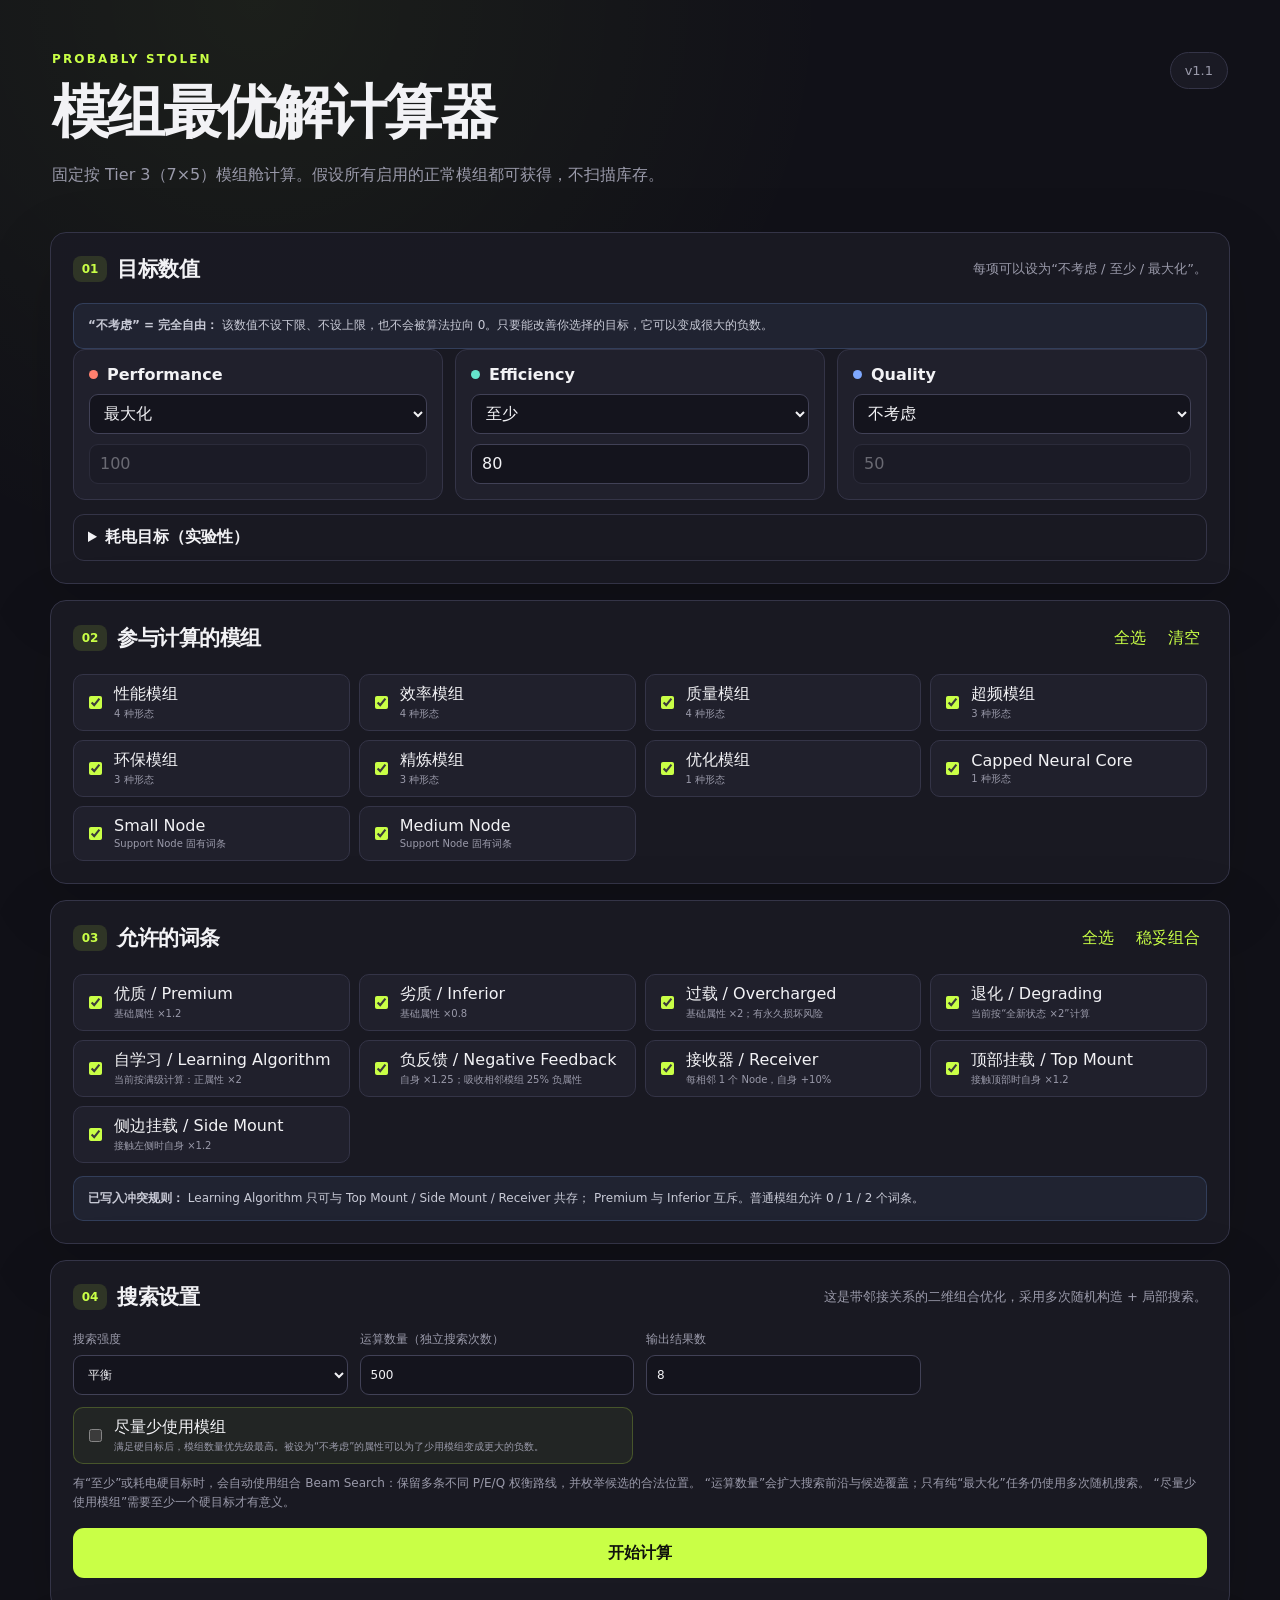
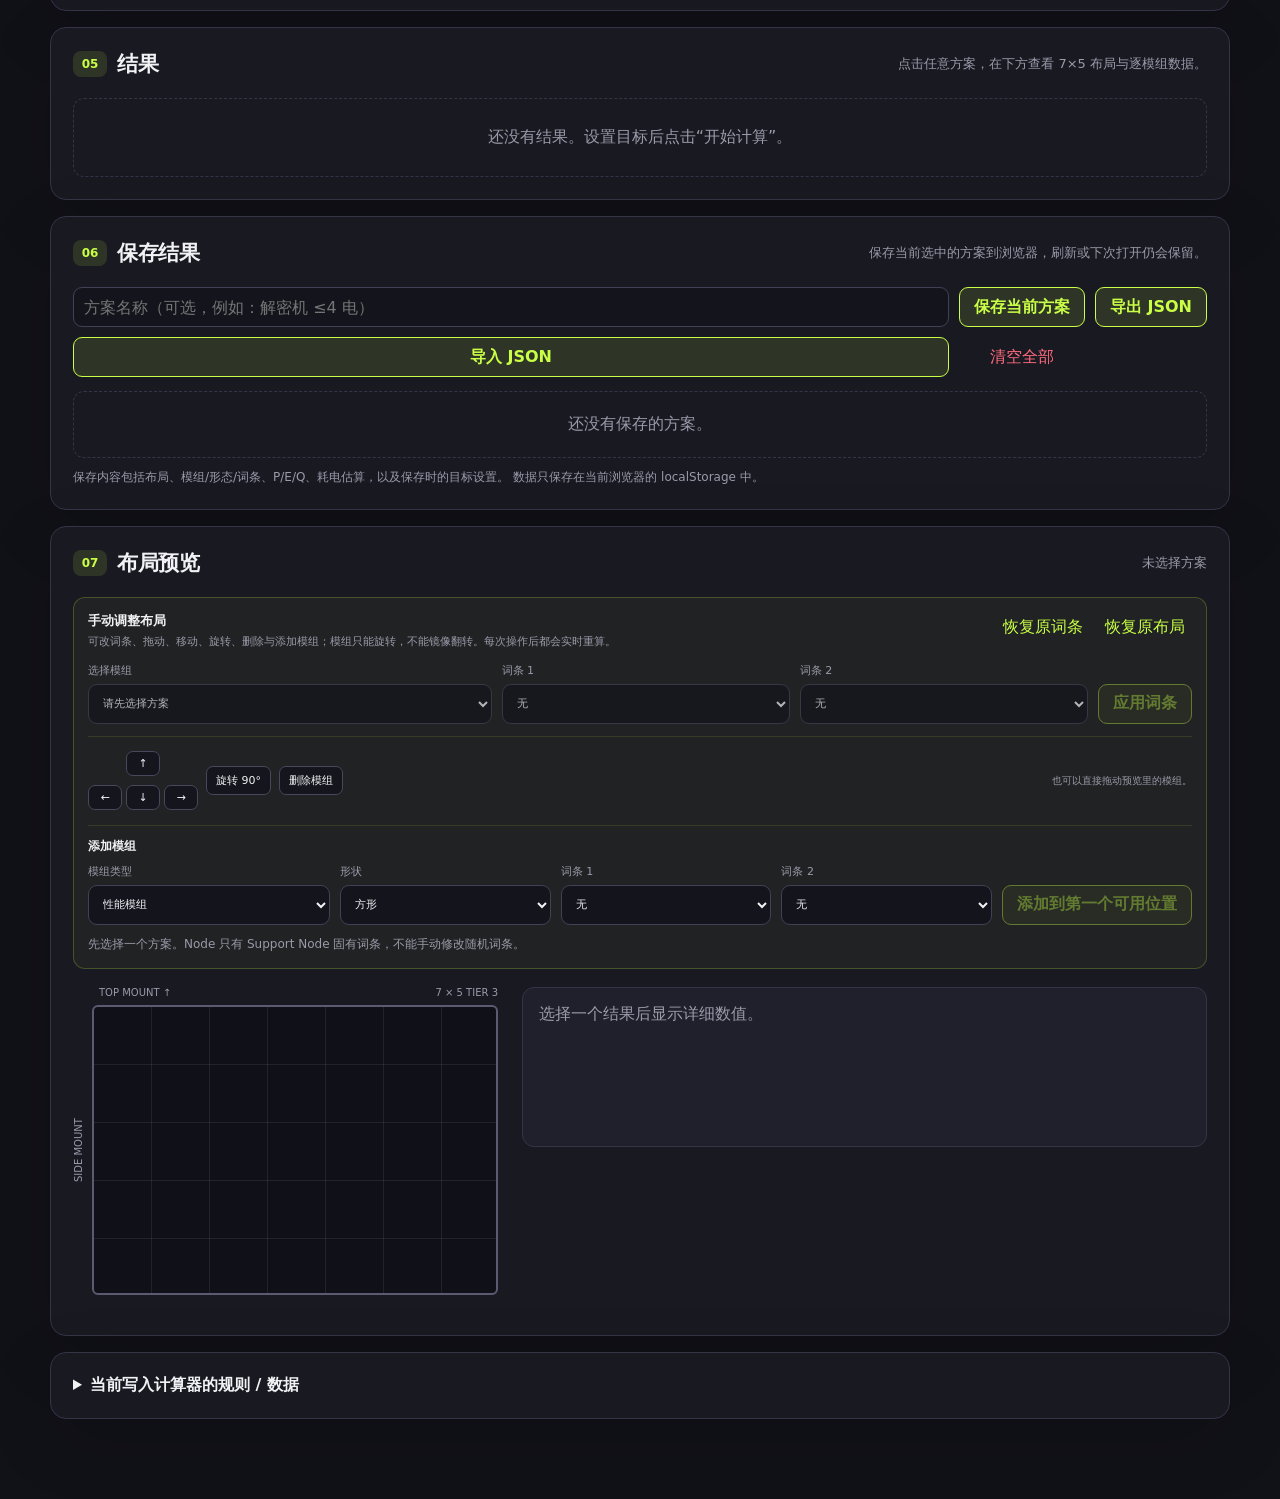
==== index.html @ e3e3c173 "v1.1 — Beam Search 搜索核心重写" ====
<!doctype html>
<html lang="zh-CN">
<head>
  <meta charset="utf-8" />
  <meta name="viewport" content="width=device-width, initial-scale=1" />
  <title>Probably Stolen — 模组最优解计算器</title>
  <link rel="stylesheet" href="styles.css" />
</head>
<body>
  <main class="app-shell">
    <header class="hero">
      <div>
        <p class="eyebrow">PROBABLY STOLEN</p>
        <h1>模组最优解计算器</h1>
        <p class="hero-copy">
          固定按 Tier 3（7×5）模组舱计算。假设所有启用的正常模组都可获得，不扫描库存。
        </p>
      </div>
      <div class="hero-badge">v1.1</div>
    </header>

    <section class="panel">
      <div class="panel-heading">
        <div>
          <span class="step">01</span>
          <h2>目标数值</h2>
        </div>
        <p>每项可以设为“不考虑 / 至少 / 最大化”。</p>
      </div>

      <div class="rule-note free-axis-note">
        <strong>“不考虑” = 完全自由：</strong>
        该数值不设下限、不设上限，也不会被算法拉向 0。只要能改善你选择的目标，它可以变成很大的负数。
      </div>

      <div class="target-grid">
        <div class="target-card">
          <div class="metric-title"><span class="metric-dot metric-p"></span>Performance</div>
          <select id="pMode" class="control mode-select">
            <option value="ignore">不考虑</option>
            <option value="min">至少</option>
            <option value="max" selected>最大化</option>
          </select>
          <input id="pTarget" class="control number-control" type="number" value="100" step="1" />
        </div>

        <div class="target-card">
          <div class="metric-title"><span class="metric-dot metric-e"></span>Efficiency</div>
          <select id="eMode" class="control mode-select">
            <option value="ignore">不考虑</option>
            <option value="min" selected>至少</option>
            <option value="max">最大化</option>
          </select>
          <input id="eTarget" class="control number-control" type="number" value="80" step="1" />
        </div>

        <div class="target-card">
          <div class="metric-title"><span class="metric-dot metric-q"></span>Quality</div>
          <select id="qMode" class="control mode-select">
            <option value="ignore" selected>不考虑</option>
            <option value="min">至少</option>
            <option value="max">最大化</option>
          </select>
          <input id="qTarget" class="control number-control" type="number" value="50" step="1" />
        </div>
      </div>

      <details class="advanced">
        <summary>耗电目标（实验性）</summary>
        <div class="power-grid">
          <label>
            <span>机器基础耗电</span>
            <input id="basePower" class="control number-control" type="number" min="0" value="20" step="1" />
          </label>
          <label>
            <span>目标耗电 ≤</span>
            <input id="powerTarget" class="control number-control" type="number" min="0" value="4" step="1" />
          </label>
          <label class="check-row compact">
            <input id="usePowerTarget" type="checkbox" />
            <span>将耗电作为硬目标</span>
          </label>
          <label>
            <span>整数化方式</span>
            <select id="powerRounding" class="control">
              <option value="ceil" selected>向上取整（默认）</option>
              <option value="round">四舍五入</option>
              <option value="floor">向下取整</option>
            </select>
          </label>
        </div>
        <p class="microcopy">
          当前公式：基础耗电 × (1 − Efficiency / 100)。由于游戏的最终整数化细节仍可能随版本变化，
          这里允许手动选择取整方式。
        </p>
      </details>
    </section>

    <section class="panel">
      <div class="panel-heading">
        <div>
          <span class="step">02</span>
          <h2>参与计算的模组</h2>
        </div>
        <div class="inline-actions">
          <button id="allModules" class="text-button" type="button">全选</button>
          <button id="noModules" class="text-button" type="button">清空</button>
        </div>
      </div>
      <div id="moduleChecks" class="check-grid"></div>
    </section>

    <section class="panel">
      <div class="panel-heading">
        <div>
          <span class="step">03</span>
          <h2>允许的词条</h2>
        </div>
        <div class="inline-actions">
          <button id="allEffects" class="text-button" type="button">全选</button>
          <button id="safeEffects" class="text-button" type="button">稳妥组合</button>
        </div>
      </div>
      <div id="effectChecks" class="check-grid"></div>
      <div class="rule-note">
        <strong>已写入冲突规则：</strong>
        Learning Algorithm 只可与 Top Mount / Side Mount / Receiver 共存；
        Premium 与 Inferior 互斥。普通模组允许 0 / 1 / 2 个词条。
      </div>
    </section>

    <section class="panel">
      <div class="panel-heading">
        <div>
          <span class="step">04</span>
          <h2>搜索设置</h2>
        </div>
        <p>这是带邻接关系的二维组合优化，采用多次随机构造 + 局部搜索。</p>
      </div>

      <div class="search-settings">
        <label>
          <span>搜索强度</span>
          <select id="searchQuality" class="control">
            <option value="fast">快速</option>
            <option value="balanced" selected>平衡</option>
            <option value="deep">深度</option>
          </select>
        </label>
        <label>
          <span>运算数量（独立搜索次数）</span>
          <input id="computeCount" class="control number-control" type="number"
                 value="500" min="20" max="10000" step="20" />
        </label>
        <label>
          <span>输出结果数</span>
          <input id="resultCount" class="control number-control" type="number" value="8" min="1" max="20" />
        </label>
      </div>

      <label class="check-row minimize-option">
        <input id="minimizeModules" type="checkbox" />
        <span>
          尽量少使用模组
          <small class="check-meta">
            满足硬目标后，模组数量优先级最高。被设为“不考虑”的属性可以为了少用模组变成更大的负数。
          </small>
        </span>
      </label>

      <p class="microcopy">
        有“至少”或耗电硬目标时，会自动使用组合 Beam Search：保留多条不同 P/E/Q 权衡路线，并枚举候选的合法位置。
        “运算数量”会扩大搜索前沿与候选覆盖；只有纯“最大化”任务仍使用多次随机搜索。
        “尽量少使用模组”需要至少一个硬目标才有意义。
      </p>

      <button id="optimizeBtn" class="primary-button" type="button">
        开始计算
      </button>

      <div id="progressWrap" class="progress-wrap hidden">
        <div class="progress-line">
          <span id="progressLabel">准备搜索…</span>
          <span id="progressPct">0%</span>
        </div>
        <div class="progress-track"><div id="progressBar" class="progress-bar"></div></div>
      </div>
      <p id="statusText" class="status-text"></p>
    </section>

    <section class="panel results-panel">
      <div class="panel-heading">
        <div>
          <span class="step">05</span>
          <h2>结果</h2>
        </div>
        <p>点击任意方案，在下方查看 7×5 布局与逐模组数据。</p>
      </div>
      <div id="resultsList" class="results-list empty-state">
        还没有结果。设置目标后点击“开始计算”。
      </div>
    </section>


    <section class="panel saved-panel">
      <div class="panel-heading">
        <div>
          <span class="step">06</span>
          <h2>保存结果</h2>
        </div>
        <p>保存当前选中的方案到浏览器，刷新或下次打开仍会保留。</p>
      </div>

      <div class="save-toolbar">
        <input id="saveName" class="control" type="text" maxlength="60"
               placeholder="方案名称（可选，例如：解密机 ≤4 电）" />
        <button id="saveCurrentBtn" class="secondary-button" type="button">保存当前方案</button>
        <button id="exportSavedBtn" class="secondary-button" type="button">导出 JSON</button>
        <label class="secondary-button import-button" for="importSavedFile">导入 JSON</label>
        <input id="importSavedFile" type="file" accept=".json,application/json" hidden />
        <button id="clearSavedBtn" class="text-button danger-text" type="button">清空全部</button>
      </div>

      <div id="savedList" class="saved-list empty-state">还没有保存的方案。</div>
      <p class="microcopy">
        保存内容包括布局、模组/形态/词条、P/E/Q、耗电估算，以及保存时的目标设置。
        数据只保存在当前浏览器的 localStorage 中。
      </p>
    </section>

    <section class="panel preview-panel">
      <div class="panel-heading">
        <div>
          <span class="step">07</span>
          <h2>布局预览</h2>
        </div>
        <p id="previewTitle">未选择方案</p>
      </div>


      <div class="manual-editor">
        <div class="manual-editor-head">
          <div>
            <strong>手动调整布局</strong>
            <span>可改词条、拖动、移动、旋转、删除与添加模组；模组只能旋转，不能镜像翻转。每次操作后都会实时重算。</span>
          </div>
          <div class="inline-actions">
            <button id="restoreManualBtn" class="text-button" type="button">恢复原词条</button>
            <button id="restoreLayoutBtn" class="text-button" type="button">恢复原布局</button>
          </div>
        </div>

        <div class="manual-editor-grid">
          <label>
            <span>选择模组</span>
            <select id="manualModuleSelect" class="control"></select>
          </label>
          <label>
            <span>词条 1</span>
            <select id="manualEffect1" class="control"></select>
          </label>
          <label>
            <span>词条 2</span>
            <select id="manualEffect2" class="control"></select>
          </label>
          <button id="applyManualEffectsBtn" class="secondary-button" type="button">应用词条</button>
        </div>

        <div class="layout-controls">
          <div class="move-pad" aria-label="移动模组">
            <span></span>
            <button id="moveUpBtn" class="mini-button" type="button">↑</button>
            <span></span>
            <button id="moveLeftBtn" class="mini-button" type="button">←</button>
            <button id="moveDownBtn" class="mini-button" type="button">↓</button>
            <button id="moveRightBtn" class="mini-button" type="button">→</button>
          </div>
          <button id="rotateBtn" class="mini-button" type="button">旋转 90°</button>
          <button id="deleteModuleBtn" class="mini-button danger" type="button">删除模组</button>
          <span class="drag-hint">也可以直接拖动预览里的模组。</span>
        </div>

        <div class="add-module-panel">
          <strong>添加模组</strong>
          <div class="add-module-grid">
            <label>
              <span>模组类型</span>
              <select id="addModuleType" class="control"></select>
            </label>
            <label>
              <span>形状</span>
              <select id="addModuleShape" class="control"></select>
            </label>
            <label>
              <span>词条 1</span>
              <select id="addEffect1" class="control"></select>
            </label>
            <label>
              <span>词条 2</span>
              <select id="addEffect2" class="control"></select>
            </label>
            <button id="addModuleBtn" class="secondary-button" type="button">添加到第一个可用位置</button>
          </div>
        </div>

        <p id="manualEditorHint" class="microcopy">
          Node 只有 Support Node 固有词条，不能手动修改。拖动或旋转如果发生重叠/越界会自动取消；反L / P 形会保持原本手性，不会镜像。
        </p>
      </div>

      <div class="preview-layout">
        <div>
          <div class="board-labels">
            <span>TOP MOUNT ↑</span>
            <span>7 × 5 TIER 3</span>
          </div>
          <div class="board-with-side">
            <div class="side-label">SIDE MOUNT</div>
            <div id="board" class="board"></div>
          </div>
        </div>
        <div id="solutionSummary" class="solution-summary">
          选择一个结果后显示详细数值。
        </div>
      </div>

      <div id="moduleDetail" class="module-detail"></div>
    </section>

    <details class="panel rules-panel">
      <summary>当前写入计算器的规则 / 数据</summary>
      <div id="rulesDump" class="rules-dump"></div>
    </details>
  </main>

  <script src="data.js"></script>
  <script src="optimizer.js"></script>
  <script src="app.js"></script>
</body>
</html>
---- styles.css ----
:root {
  --bg: #111118;
  --panel: #1a1a24;
  --panel-2: #20202c;
  --line: #343447;
  --text: #f2f2f5;
  --muted: #9a9aaa;
  --accent: #c9ff46;
  --accent-soft: rgba(201, 255, 70, 0.12);
  --danger: #ff6b7d;
  --warn: #ffc65c;
  --p: #ff806f;
  --e: #65e4cb;
  --q: #7ea8ff;
  --radius: 16px;
  --cell: 58px;
}

* { box-sizing: border-box; }

html { color-scheme: dark; }

body {
  margin: 0;
  background:
    radial-gradient(circle at 20% 0%, rgba(201,255,70,.06), transparent 36rem),
    var(--bg);
  color: var(--text);
  font-family: Inter, ui-sans-serif, system-ui, -apple-system, BlinkMacSystemFont, "Segoe UI",
    "PingFang SC", "Microsoft YaHei", sans-serif;
}

button, input, select { font: inherit; }

.app-shell {
  width: min(1180px, calc(100% - 32px));
  margin: 0 auto;
  padding: 44px 0 80px;
}

.hero {
  display: flex;
  justify-content: space-between;
  gap: 24px;
  align-items: flex-start;
  padding: 8px 2px 28px;
}

.eyebrow {
  margin: 0 0 8px;
  color: var(--accent);
  font-size: 12px;
  font-weight: 800;
  letter-spacing: .18em;
}

h1, h2, p { margin-top: 0; }
h1 { margin-bottom: 10px; font-size: clamp(34px, 5vw, 58px); letter-spacing: -.045em; }
h2 { margin: 0; font-size: 21px; letter-spacing: -.02em; }
.hero-copy { margin: 0; max-width: 700px; color: var(--muted); line-height: 1.65; }

.hero-badge {
  border: 1px solid var(--line);
  background: var(--panel);
  border-radius: 999px;
  padding: 10px 14px;
  color: var(--muted);
  font-size: 13px;
}

.panel {
  margin-top: 16px;
  border: 1px solid var(--line);
  background: rgba(26, 26, 36, .94);
  border-radius: var(--radius);
  padding: 22px;
  box-shadow: 0 20px 70px rgba(0,0,0,.14);
}

.panel-heading {
  display: flex;
  justify-content: space-between;
  align-items: center;
  gap: 16px;
  margin-bottom: 20px;
}

.panel-heading > div:first-child {
  display: flex;
  gap: 10px;
  align-items: center;
}

.panel-heading p { margin: 0; color: var(--muted); font-size: 13px; text-align: right; }

.step {
  display: inline-flex;
  min-width: 34px;
  height: 26px;
  align-items: center;
  justify-content: center;
  border-radius: 8px;
  background: var(--accent-soft);
  color: var(--accent);
  font-weight: 800;
  font-size: 12px;
}

.target-grid {
  display: grid;
  grid-template-columns: repeat(3, 1fr);
  gap: 12px;
}

.target-card {
  display: grid;
  grid-template-columns: 1fr;
  gap: 10px;
  border: 1px solid var(--line);
  background: var(--panel-2);
  border-radius: 12px;
  padding: 15px;
}

.metric-title { display: flex; align-items: center; gap: 9px; font-weight: 700; }
.metric-dot { width: 9px; height: 9px; border-radius: 50%; }
.metric-p { background: var(--p); }
.metric-e { background: var(--e); }
.metric-q { background: var(--q); }

.control {
  width: 100%;
  border: 1px solid #414156;
  border-radius: 9px;
  background: #14141d;
  color: var(--text);
  min-height: 40px;
  padding: 8px 10px;
  outline: none;
}

.control:focus { border-color: var(--accent); box-shadow: 0 0 0 3px rgba(201,255,70,.08); }
.number-control:disabled { opacity: .35; }

.advanced {
  margin-top: 14px;
  border: 1px solid var(--line);
  border-radius: 11px;
  padding: 12px 14px;
}

.advanced summary,
.rules-panel > summary {
  cursor: pointer;
  font-weight: 700;
}

.power-grid,
.search-settings {
  display: grid;
  grid-template-columns: repeat(4, minmax(0,1fr));
  gap: 12px;
  margin-top: 14px;
}

.power-grid label,
.search-settings label { display: grid; gap: 7px; color: var(--muted); font-size: 12px; }
.microcopy, .status-text { color: var(--muted); font-size: 12px; line-height: 1.6; margin: 10px 0 0; }

.check-grid {
  display: grid;
  grid-template-columns: repeat(4, minmax(0, 1fr));
  gap: 9px;
}

.check-row {
  display: flex;
  gap: 9px;
  align-items: center;
  min-height: 42px;
  padding: 9px 11px;
  border: 1px solid var(--line);
  border-radius: 10px;
  background: var(--panel-2);
  cursor: pointer;
  user-select: none;
}

.check-row.compact { min-height: 40px; align-self: end; }
.check-row input { accent-color: var(--accent); }
.check-meta { display: block; color: var(--muted); font-size: 10px; margin-top: 2px; }

.inline-actions { display: flex !important; gap: 8px !important; }
.text-button {
  border: 0;
  background: transparent;
  color: var(--accent);
  cursor: pointer;
  padding: 5px 7px;
}
.text-button:hover { text-decoration: underline; }

.rule-note {
  margin-top: 13px;
  padding: 12px 14px;
  background: rgba(126,168,255,.07);
  border: 1px solid rgba(126,168,255,.2);
  border-radius: 10px;
  color: #c8cad6;
  font-size: 12px;
  line-height: 1.6;
}

.primary-button {
  width: 100%;
  margin-top: 16px;
  border: 0;
  border-radius: 11px;
  min-height: 50px;
  background: var(--accent);
  color: #10120d;
  font-weight: 900;
  cursor: pointer;
}
.primary-button:hover { filter: brightness(1.04); }
.primary-button:disabled { opacity: .5; cursor: progress; }

.progress-wrap { margin-top: 15px; }
.progress-wrap.hidden { display: none; }
.progress-line { display: flex; justify-content: space-between; color: var(--muted); font-size: 12px; margin-bottom: 7px; }
.progress-track { height: 7px; border-radius: 99px; background: #101018; overflow: hidden; }
.progress-bar { height: 100%; width: 0%; background: var(--accent); transition: width .15s ease; }

.results-list { display: grid; grid-template-columns: repeat(2, 1fr); gap: 10px; }
.results-list.empty-state {
  display: block;
  border: 1px dashed var(--line);
  border-radius: 11px;
  padding: 28px;
  text-align: center;
  color: var(--muted);
}

.result-card {
  text-align: left;
  border: 1px solid var(--line);
  background: var(--panel-2);
  color: var(--text);
  border-radius: 12px;
  padding: 15px;
  cursor: pointer;
}
.result-card:hover, .result-card.active { border-color: var(--accent); }
.result-top { display: flex; justify-content: space-between; gap: 10px; align-items: center; margin-bottom: 12px; }
.result-rank { font-weight: 900; }
.feasible { color: var(--accent); font-size: 11px; }
.infeasible { color: var(--warn); font-size: 11px; }
.stat-row { display: grid; grid-template-columns: repeat(4, 1fr); gap: 8px; }
.stat-chip { padding: 8px; border-radius: 8px; background: #15151e; }
.stat-chip span { display: block; color: var(--muted); font-size: 9px; text-transform: uppercase; letter-spacing: .08em; }
.stat-chip strong { display: block; margin-top: 2px; font-size: 15px; }
.result-foot { display: flex; gap: 9px; flex-wrap: wrap; color: var(--muted); font-size: 10px; margin-top: 10px; }

.preview-layout {
  display: grid;
  grid-template-columns: auto minmax(260px, 1fr);
  gap: 24px;
  align-items: start;
}

.board-labels {
  display: flex;
  justify-content: space-between;
  color: var(--muted);
  font-size: 10px;
  margin: 0 0 7px 26px;
}

.board-with-side { display: flex; gap: 8px; align-items: stretch; }
.side-label {
  writing-mode: vertical-rl;
  transform: rotate(180deg);
  color: var(--muted);
  font-size: 10px;
  display: flex;
  justify-content: center;
}

.board {
  position: relative;
  display: grid;
  grid-template-columns: repeat(7, var(--cell));
  grid-template-rows: repeat(5, var(--cell));
  width: calc(var(--cell) * 7);
  height: calc(var(--cell) * 5);
  border: 2px solid #5a5a70;
  background: #101018;
  border-radius: 6px;
  overflow: hidden;
}

.board::after {
  content: "";
  position: absolute;
  inset: 0;
  pointer-events: none;
  background-image:
    linear-gradient(to right, transparent calc(100% - 1px), rgba(255,255,255,.075) 0),
    linear-gradient(to bottom, transparent calc(100% - 1px), rgba(255,255,255,.075) 0);
  background-size: var(--cell) var(--cell);
}

.module-piece {
  position: absolute;
  inset: 0;
  pointer-events: none;
}

.module-cell {
  position: absolute;
  width: calc(var(--cell) - 4px);
  height: calc(var(--cell) - 4px);
  margin: 2px;
  border-radius: 8px;
  border: 1px solid rgba(255,255,255,.20);
  display: grid;
  place-items: center;
  text-align: center;
  font-size: 9px;
  font-weight: 900;
  color: rgba(255,255,255,.92);
  box-shadow: inset 0 0 0 1px rgba(0,0,0,.18);
}

.module-cell small {
  display: block;
  font-size: 7px;
  font-weight: 600;
  opacity: .7;
}

.module-performance .module-cell { background: #8e3d39; }
.module-efficiency .module-cell { background: #236f67; }
.module-quality .module-cell { background: #355a9d; }
.module-overclock .module-cell { background: #914a23; }
.module-eco .module-cell { background: #42712e; }
.module-refinement .module-cell { background: #654492; }
.module-streamlining .module-cell { background: #3b6878; }
.module-neural .module-cell { background: #7d354f; }
.module-nodeSmall .module-cell, .module-nodeMedium .module-cell { background: #8a7b34; }

.solution-summary {
  border: 1px solid var(--line);
  border-radius: 12px;
  background: var(--panel-2);
  padding: 16px;
  color: var(--muted);
  min-height: 160px;
}

.big-stats { display: grid; grid-template-columns: repeat(3,1fr); gap: 8px; }
.big-stat { background: #15151e; border-radius: 9px; padding: 11px; }
.big-stat span { color: var(--muted); font-size: 10px; }
.big-stat strong { display: block; font-size: 24px; margin-top: 3px; }
.summary-list { margin-top: 14px; display: grid; gap: 8px; font-size: 12px; }
.summary-line { display: flex; justify-content: space-between; gap: 14px; }

.module-detail { margin-top: 18px; overflow-x: auto; }
.module-table { width: 100%; border-collapse: collapse; font-size: 12px; }
.module-table th, .module-table td { border-bottom: 1px solid var(--line); padding: 9px 8px; text-align: left; white-space: nowrap; }
.module-table th { color: var(--muted); font-weight: 600; }
.effect-tag {
  display: inline-block;
  border: 1px solid #48485d;
  padding: 2px 5px;
  margin: 1px 2px 1px 0;
  border-radius: 5px;
  font-size: 9px;
  color: #c8cad6;
}

.rules-dump { margin-top: 16px; color: #c8cad6; font-size: 12px; line-height: 1.65; }
.rules-dump table { width: 100%; border-collapse: collapse; margin-top: 10px; }
.rules-dump th, .rules-dump td { border-bottom: 1px solid var(--line); padding: 7px; text-align: left; }

@media (max-width: 900px) {
  .target-grid, .check-grid { grid-template-columns: repeat(2, 1fr); }
  .power-grid, .search-settings { grid-template-columns: repeat(2, 1fr); }
  .preview-layout { grid-template-columns: 1fr; }
  :root { --cell: 48px; }
}

@media (max-width: 600px) {
  .app-shell { width: min(100% - 18px, 1180px); padding-top: 20px; }
  .hero { flex-direction: column; }
  .panel { padding: 15px; }
  .panel-heading { align-items: flex-start; flex-direction: column; }
  .panel-heading p { text-align: left; }
  .target-grid, .check-grid, .power-grid, .search-settings, .results-list { grid-template-columns: 1fr; }
  :root { --cell: min(12vw, 44px); }
}


.save-toolbar {
  display:grid;
  grid-template-columns:minmax(220px,1fr) auto auto;
  gap:10px;
  align-items:center;
}
.secondary-button {
  min-height:40px;
  border:1px solid var(--accent);
  border-radius:9px;
  background:var(--accent-soft);
  color:var(--accent);
  padding:8px 14px;
  font-weight:800;
  cursor:pointer;
}
.secondary-button:hover { background:rgba(201,255,70,.18); }
.secondary-button:disabled { opacity:.4; cursor:not-allowed; }
.danger-text { color:var(--danger); }

.saved-list {
  display:grid;
  gap:9px;
  margin-top:14px;
}
.saved-list.empty-state {
  border:1px dashed var(--line);
  border-radius:11px;
  padding:22px;
  text-align:center;
  color:var(--muted);
}
.saved-card {
  display:grid;
  grid-template-columns:minmax(180px,1.3fr) minmax(240px,1fr) auto;
  gap:14px;
  align-items:center;
  border:1px solid var(--line);
  background:var(--panel-2);
  border-radius:11px;
  padding:12px 13px;
}
.saved-title { font-weight:800; margin-bottom:4px; }
.saved-meta { color:var(--muted); font-size:10px; line-height:1.45; }
.saved-stats { display:flex; gap:7px; flex-wrap:wrap; }
.saved-stat {
  min-width:54px;
  padding:6px 8px;
  border-radius:7px;
  background:#15151e;
  text-align:center;
}
.saved-stat span {
  display:block;
  color:var(--muted);
  font-size:8px;
  letter-spacing:.08em;
}
.saved-stat strong { display:block; margin-top:1px; font-size:13px; }
.saved-actions {
  display:flex;
  gap:6px;
  flex-wrap:wrap;
  justify-content:flex-end;
}
.mini-button {
  border:1px solid #48485d;
  border-radius:7px;
  background:#15151e;
  color:var(--text);
  padding:6px 9px;
  cursor:pointer;
  font-size:11px;
}
.mini-button:hover { border-color:var(--accent); }
.mini-button.danger:hover { border-color:var(--danger); color:var(--danger); }

@media (max-width:760px) {
  .save-toolbar { grid-template-columns:1fr; }
  .saved-card { grid-template-columns:1fr; }
  .saved-actions { justify-content:flex-start; }
}

.import-button {
  display:flex;
  align-items:center;
  justify-content:center;
  user-select:none;
}


.manual-editor {
  margin: 0 0 18px;
  border: 1px solid rgba(201,255,70,.22);
  background: rgba(201,255,70,.045);
  border-radius: 12px;
  padding: 14px;
}

.manual-editor-head {
  display: flex;
  justify-content: space-between;
  align-items: flex-start;
  gap: 12px;
  margin-bottom: 12px;
}

.manual-editor-head > div {
  display: grid;
  gap: 4px;
}

.manual-editor-head strong {
  font-size: 13px;
}

.manual-editor-head span {
  color: var(--muted);
  font-size: 11px;
  line-height: 1.5;
}

.manual-editor-grid {
  display: grid;
  grid-template-columns: minmax(180px, 1.4fr) minmax(150px, 1fr) minmax(150px, 1fr) auto;
  gap: 10px;
  align-items: end;
}

.manual-editor-grid label {
  display: grid;
  gap: 6px;
  color: var(--muted);
  font-size: 11px;
}

.manual-editor.disabled {
  opacity: .55;
}

@media (max-width: 900px) {
  .manual-editor-grid {
    grid-template-columns: 1fr 1fr;
  }
}

@media (max-width: 600px) {
  .manual-editor-head {
    flex-direction: column;
  }
  .manual-editor-grid {
    grid-template-columns: 1fr;
  }
}


.layout-controls {
  display:flex;
  align-items:center;
  gap:8px;
  flex-wrap:wrap;
  margin-top:12px;
  padding-top:12px;
  border-top:1px solid rgba(201,255,70,.12);
}

.move-pad {
  display:grid;
  grid-template-columns:repeat(3,34px);
  grid-template-rows:repeat(2,30px);
  gap:4px;
  align-items:center;
}

.move-pad .mini-button {
  min-width:34px;
  padding:5px 7px;
}

.drag-hint {
  color:var(--muted);
  font-size:10px;
  margin-left:auto;
}

.add-module-panel {
  margin-top:12px;
  padding-top:12px;
  border-top:1px solid rgba(201,255,70,.12);
}

.add-module-panel > strong {
  display:block;
  margin-bottom:9px;
  font-size:12px;
}

.add-module-grid {
  display:grid;
  grid-template-columns:1.15fr 1fr 1fr 1fr auto;
  gap:10px;
  align-items:end;
}

.add-module-grid label {
  display:grid;
  gap:6px;
  color:var(--muted);
  font-size:11px;
}

.module-cell {
  pointer-events:auto;
  cursor:grab;
}

.module-cell:active { cursor:grabbing; }

.module-piece.selected .module-cell {
  outline:2px solid var(--accent);
  outline-offset:-3px;
}

.board.dragging .module-cell {
  cursor:grabbing;
}

@media (max-width:1000px) {
  .add-module-grid { grid-template-columns:1fr 1fr; }
  .drag-hint { width:100%; margin-left:0; }
}

@media (max-width:600px) {
  .add-module-grid { grid-template-columns:1fr; }
}

.minimize-option {
  margin-top:12px;
  max-width:560px;
  background:rgba(201,255,70,.055);
  border-color:rgba(201,255,70,.22);
}
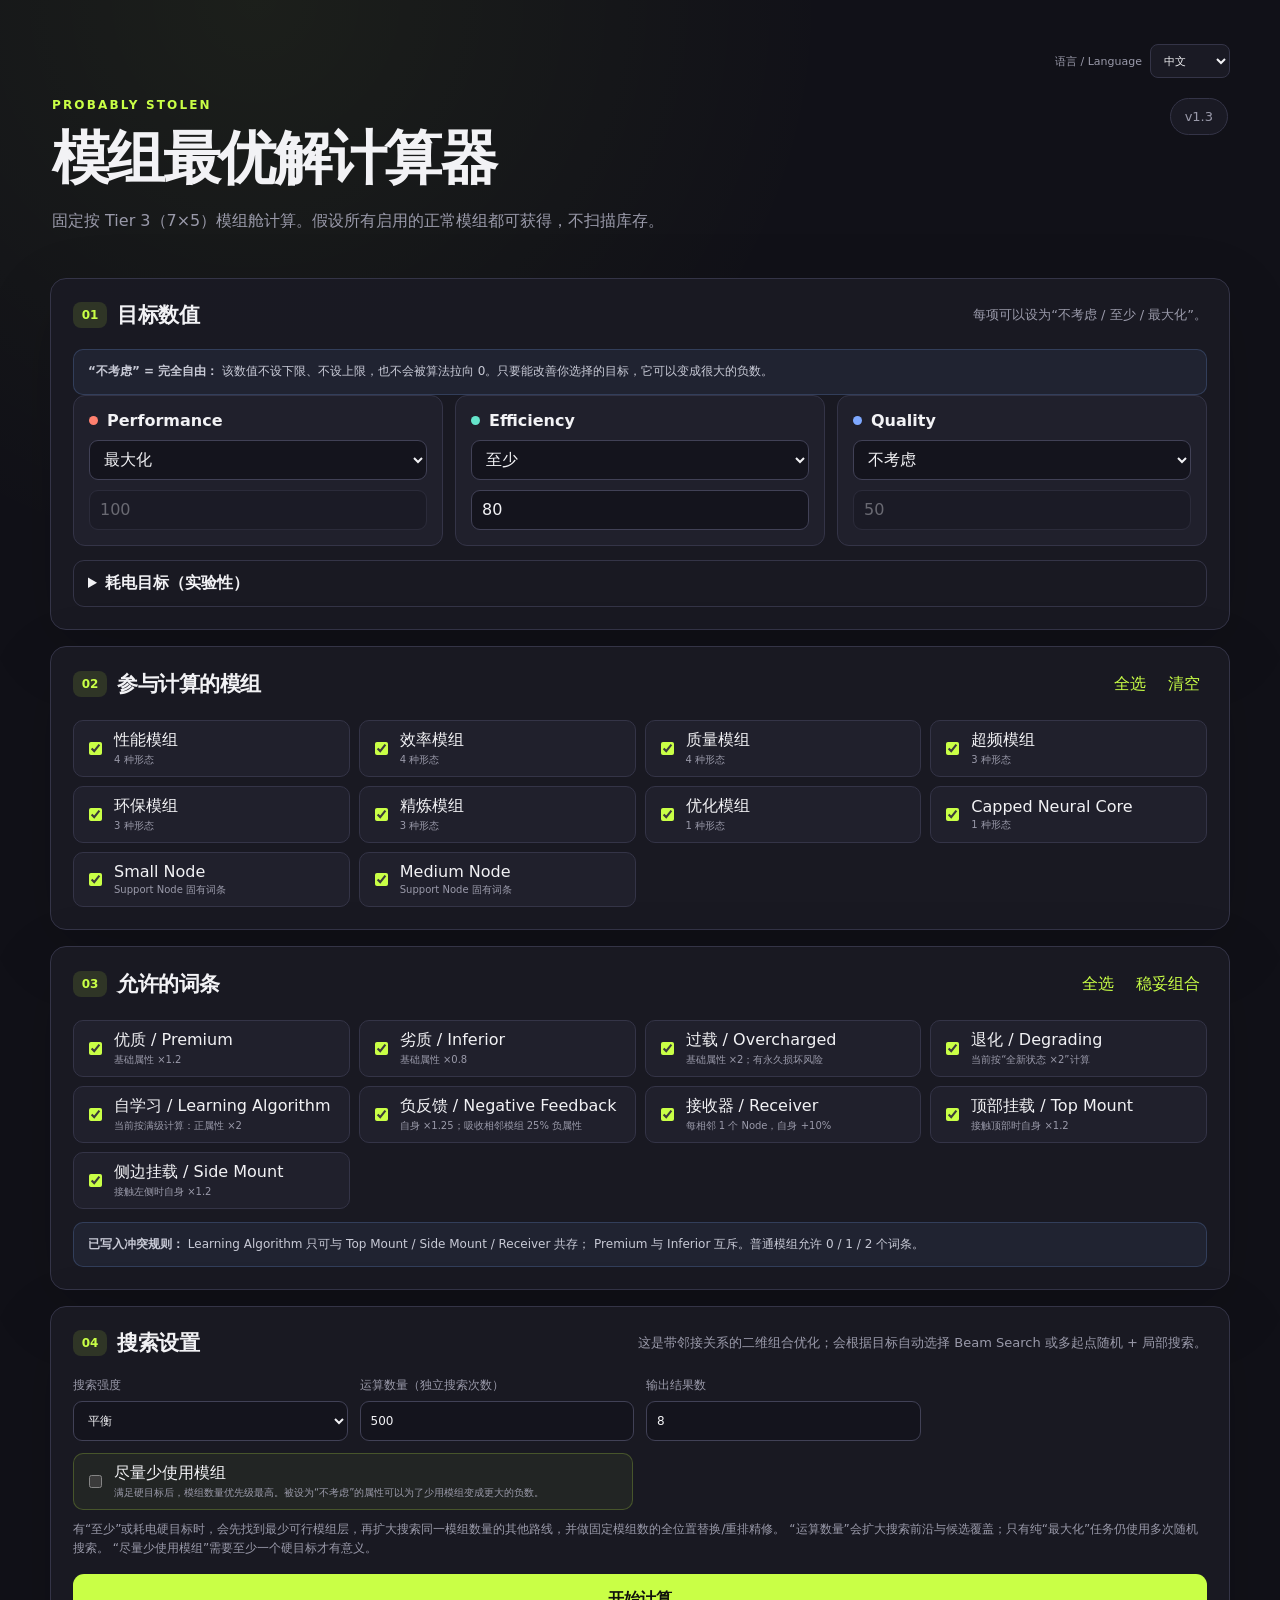
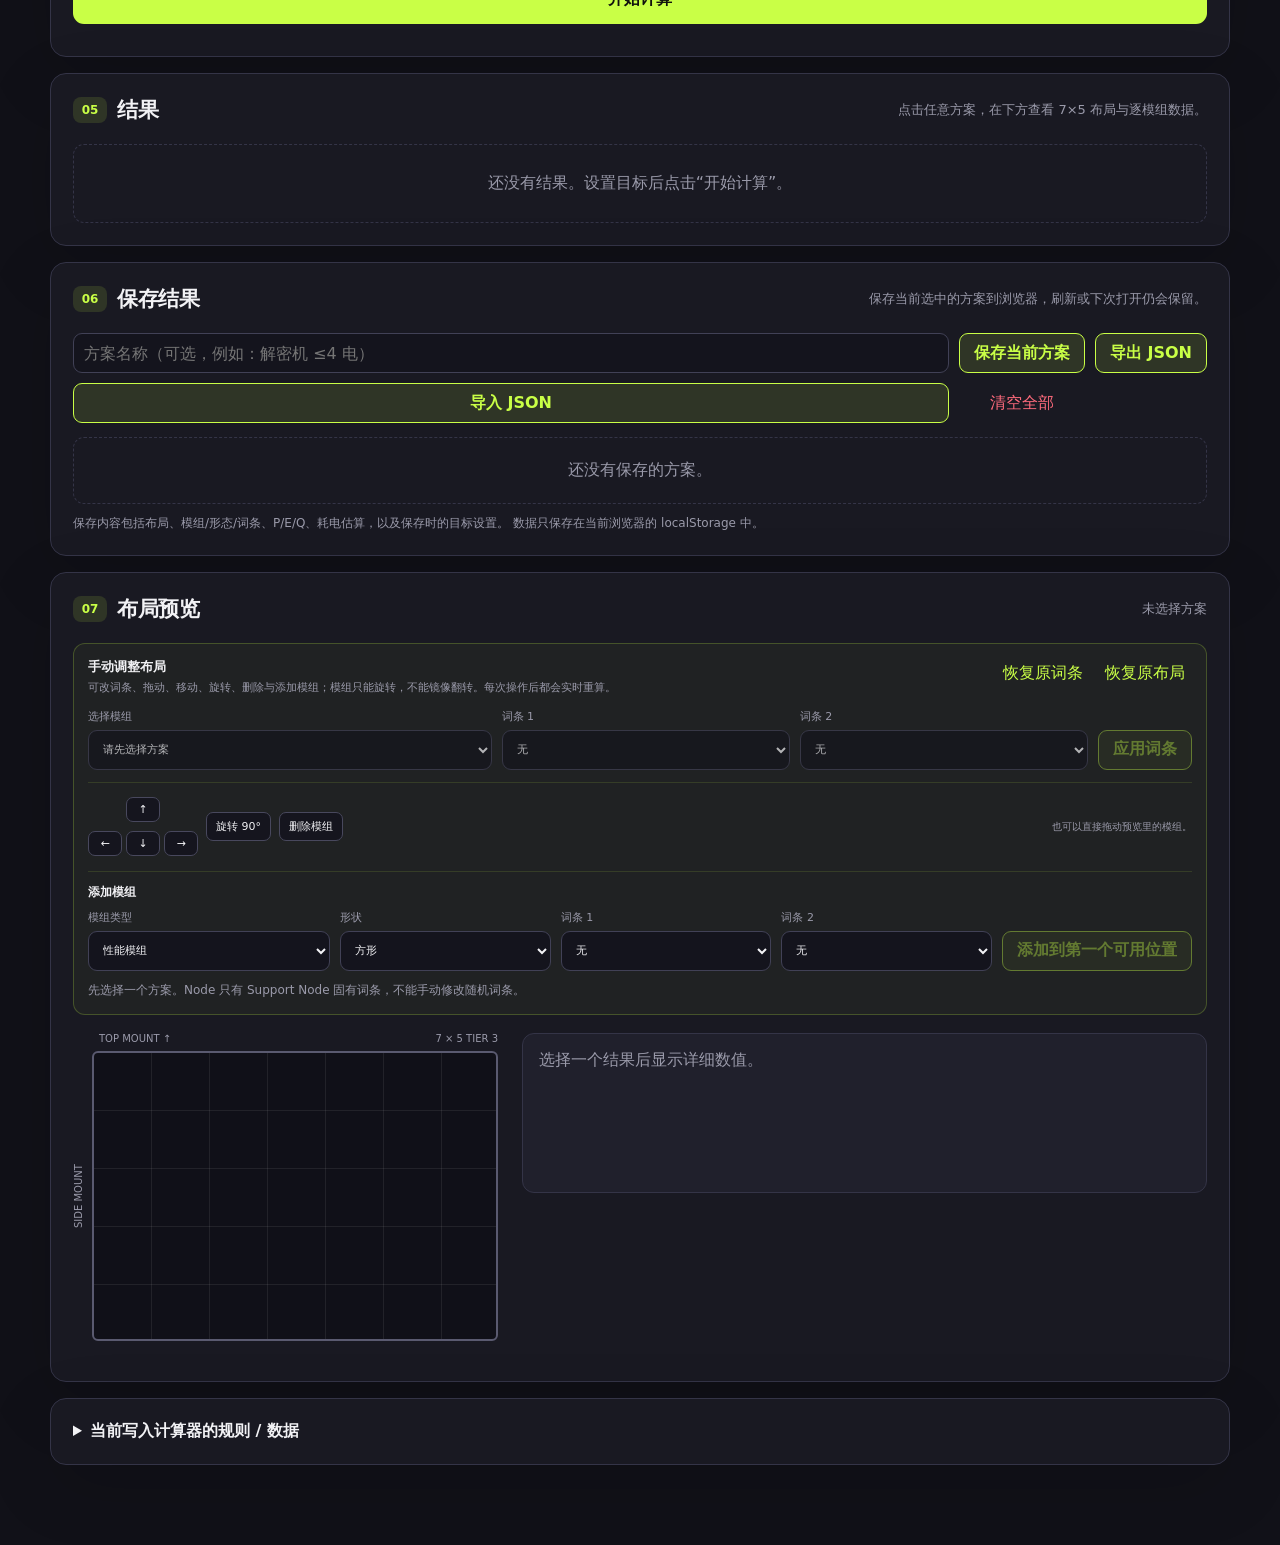
==== commit 2be2861d: "v1.3 — 同层扩大搜索 + 固定模组数精修" ====
--- a/index.html
+++ b/index.html
@@ -8,6 +8,14 @@
 </head>
 <body>
   <main class="app-shell">
+
+    <div class="language-bar">
+      <label for="languageSelect">语言 / Language</label>
+      <select id="languageSelect" class="language-select">
+        <option value="zh" selected>中文</option>
+        <option value="en">English</option>
+      </select>
+    </div>
     <header class="hero">
       <div>
         <p class="eyebrow">PROBABLY STOLEN</p>
@@ -16,7 +24,7 @@
           固定按 Tier 3（7×5）模组舱计算。假设所有启用的正常模组都可获得，不扫描库存。
         </p>
       </div>
-      <div class="hero-badge">v1.1</div>
+      <div class="hero-badge">v1.3</div>
     </header>
 
     <section class="panel">
@@ -135,7 +143,7 @@
           <span class="step">04</span>
           <h2>搜索设置</h2>
         </div>
-        <p>这是带邻接关系的二维组合优化，采用多次随机构造 + 局部搜索。</p>
+        <p>这是带邻接关系的二维组合优化；会根据目标自动选择 Beam Search 或多起点随机 + 局部搜索。</p>
       </div>
 
       <div class="search-settings">
@@ -169,7 +177,7 @@
       </label>
 
       <p class="microcopy">
-        有“至少”或耗电硬目标时，会自动使用组合 Beam Search：保留多条不同 P/E/Q 权衡路线，并枚举候选的合法位置。
+        有“至少”或耗电硬目标时，会先找到最少可行模组层，再扩大搜索同一模组数量的其他路线，并做固定模组数的全位置替换/重排精修。
         “运算数量”会扩大搜索前沿与候选覆盖；只有纯“最大化”任务仍使用多次随机搜索。
         “尽量少使用模组”需要至少一个硬目标才有意义。
       </p>
--- a/styles.css
+++ b/styles.css
@@ -643,3 +643,29 @@
   background:rgba(201,255,70,.055);
   border-color:rgba(201,255,70,.22);
 }
+
+
+.language-bar {
+  display:flex;
+  justify-content:flex-end;
+  align-items:center;
+  gap:8px;
+  margin-bottom:12px;
+  color:var(--muted);
+  font-size:11px;
+}
+
+.language-select {
+  min-height:34px;
+  border:1px solid var(--line);
+  border-radius:8px;
+  background:var(--panel);
+  color:var(--text);
+  padding:5px 9px;
+  outline:none;
+}
+
+.language-select:focus {
+  border-color:var(--accent);
+  box-shadow:0 0 0 3px rgba(201,255,70,.08);
+}
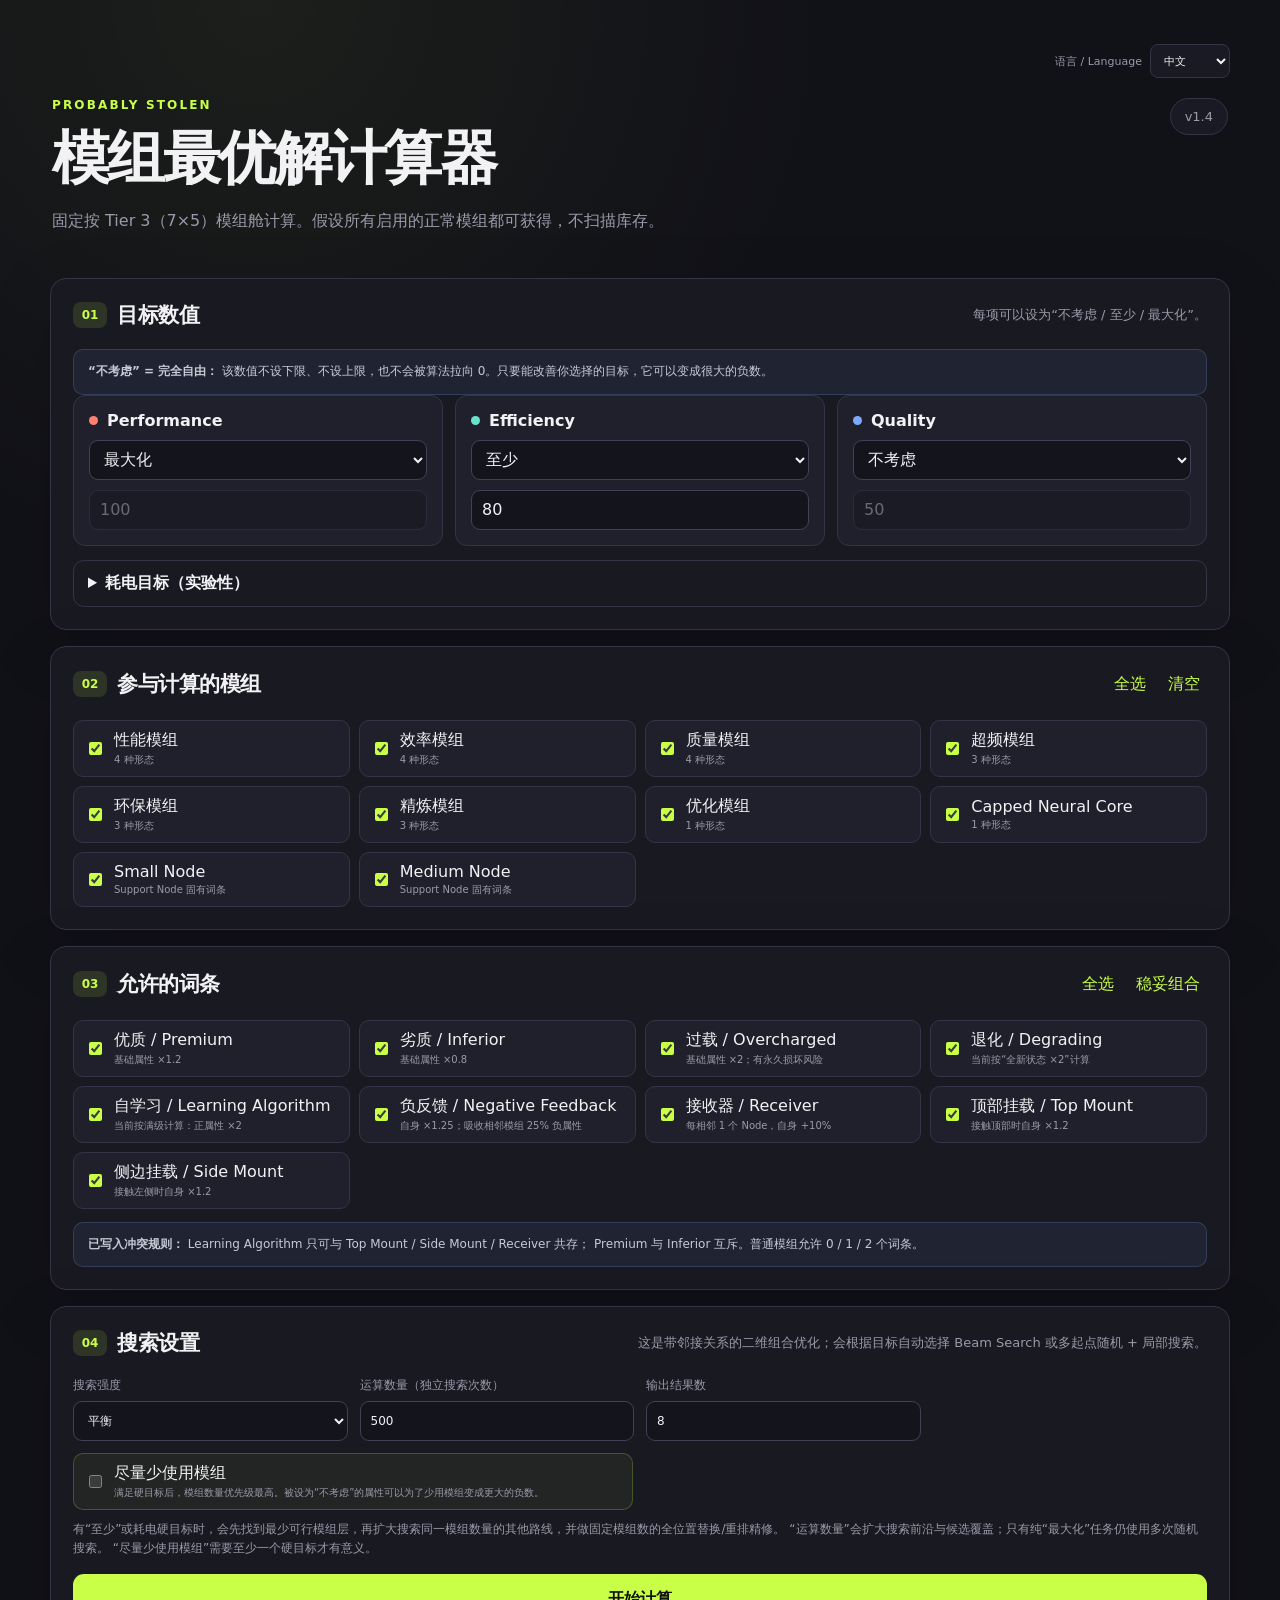
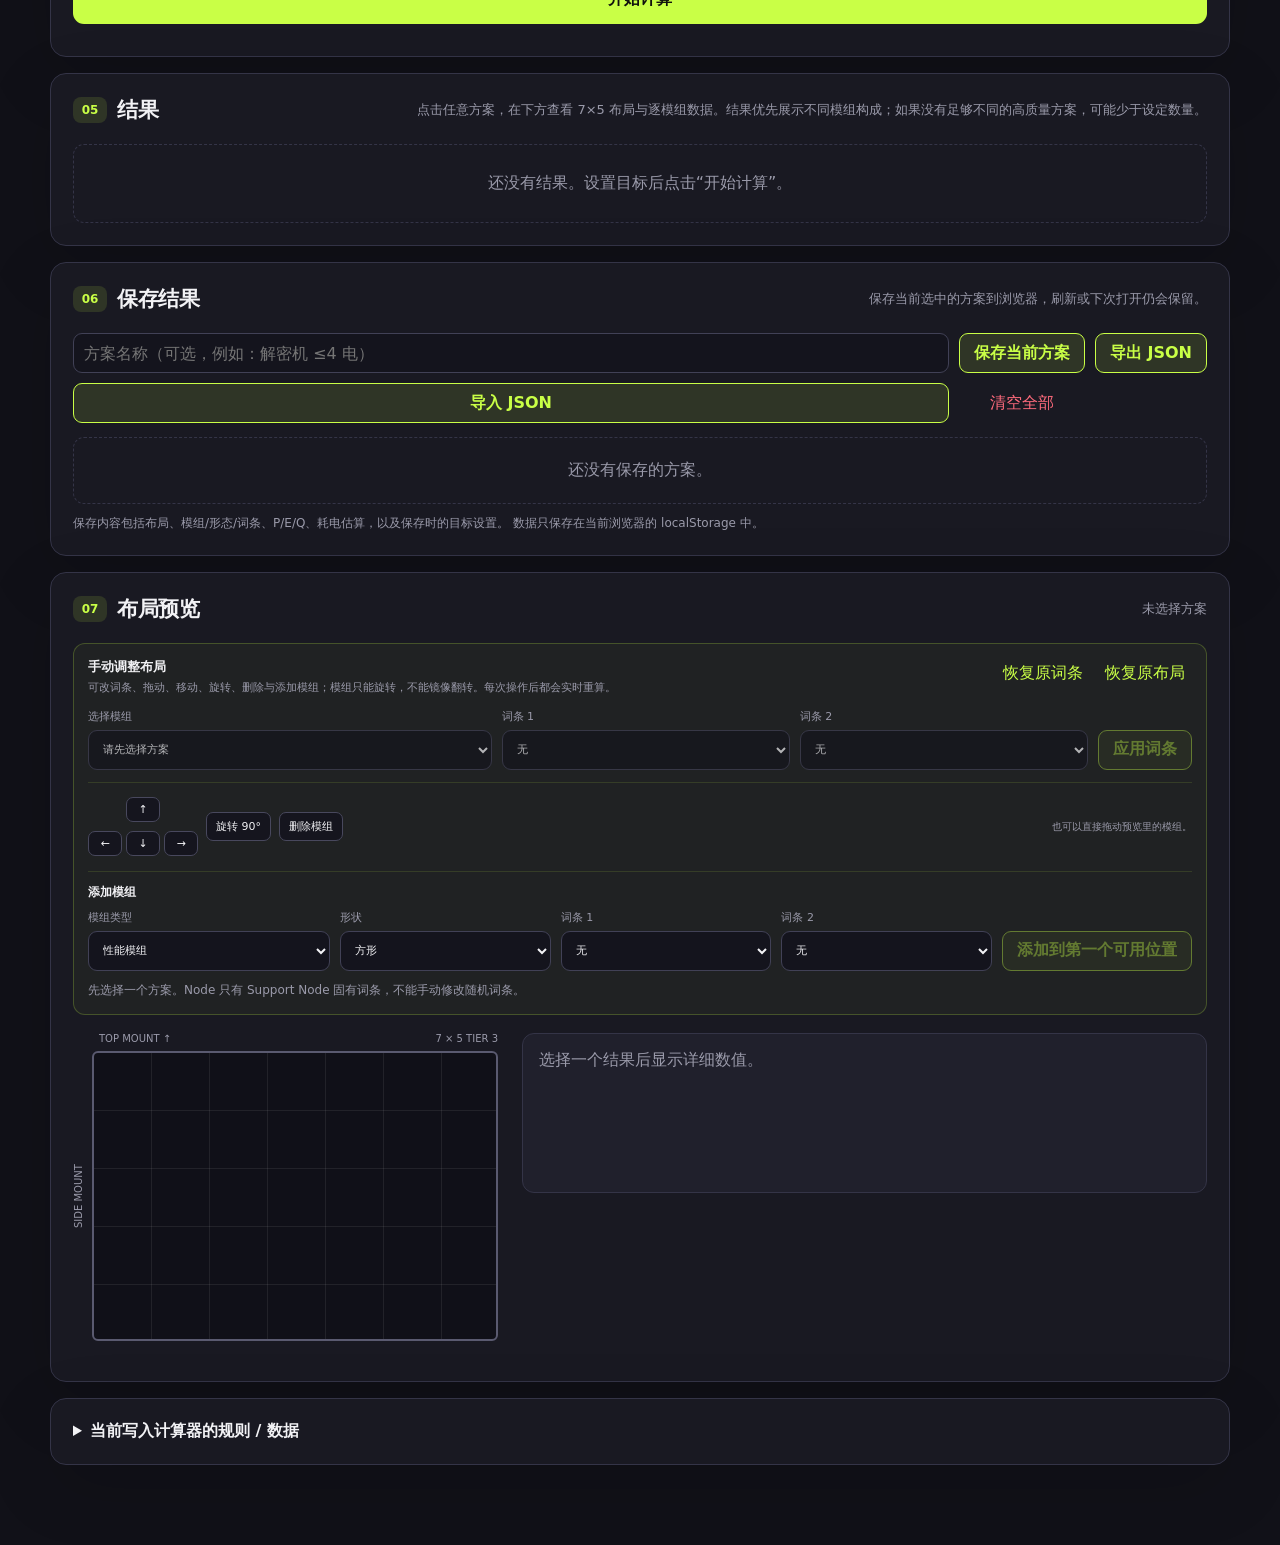
==== commit 97040b46: "更新算法" ====
--- a/index.html
+++ b/index.html
@@ -24,7 +24,7 @@
           固定按 Tier 3（7×5）模组舱计算。假设所有启用的正常模组都可获得，不扫描库存。
         </p>
       </div>
-      <div class="hero-badge">v1.3</div>
+      <div class="hero-badge">v1.4</div>
     </header>
 
     <section class="panel">
@@ -202,7 +202,7 @@
           <span class="step">05</span>
           <h2>结果</h2>
         </div>
-        <p>点击任意方案，在下方查看 7×5 布局与逐模组数据。</p>
+        <p>点击任意方案，在下方查看 7×5 布局与逐模组数据。结果优先展示不同模组构成；如果没有足够不同的高质量方案，可能少于设定数量。</p>
       </div>
       <div id="resultsList" class="results-list empty-state">
         还没有结果。设置目标后点击“开始计算”。
